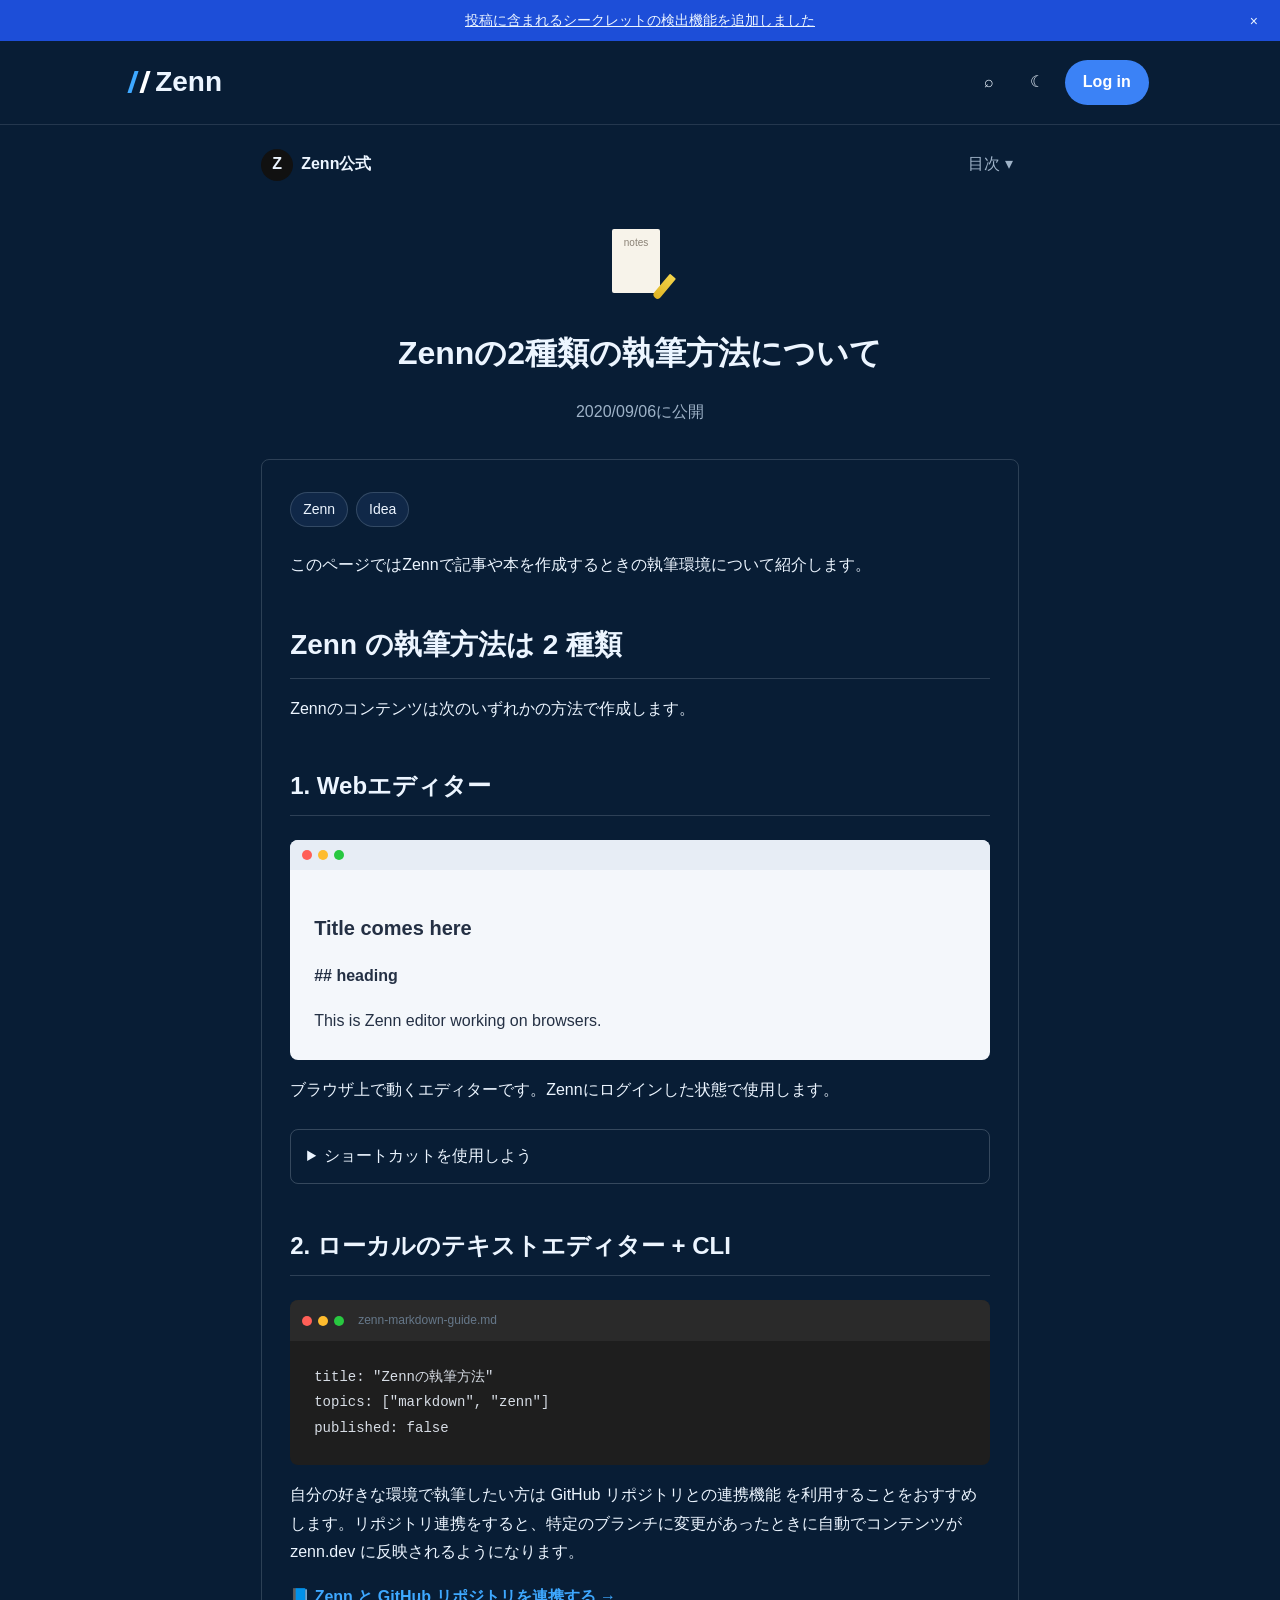
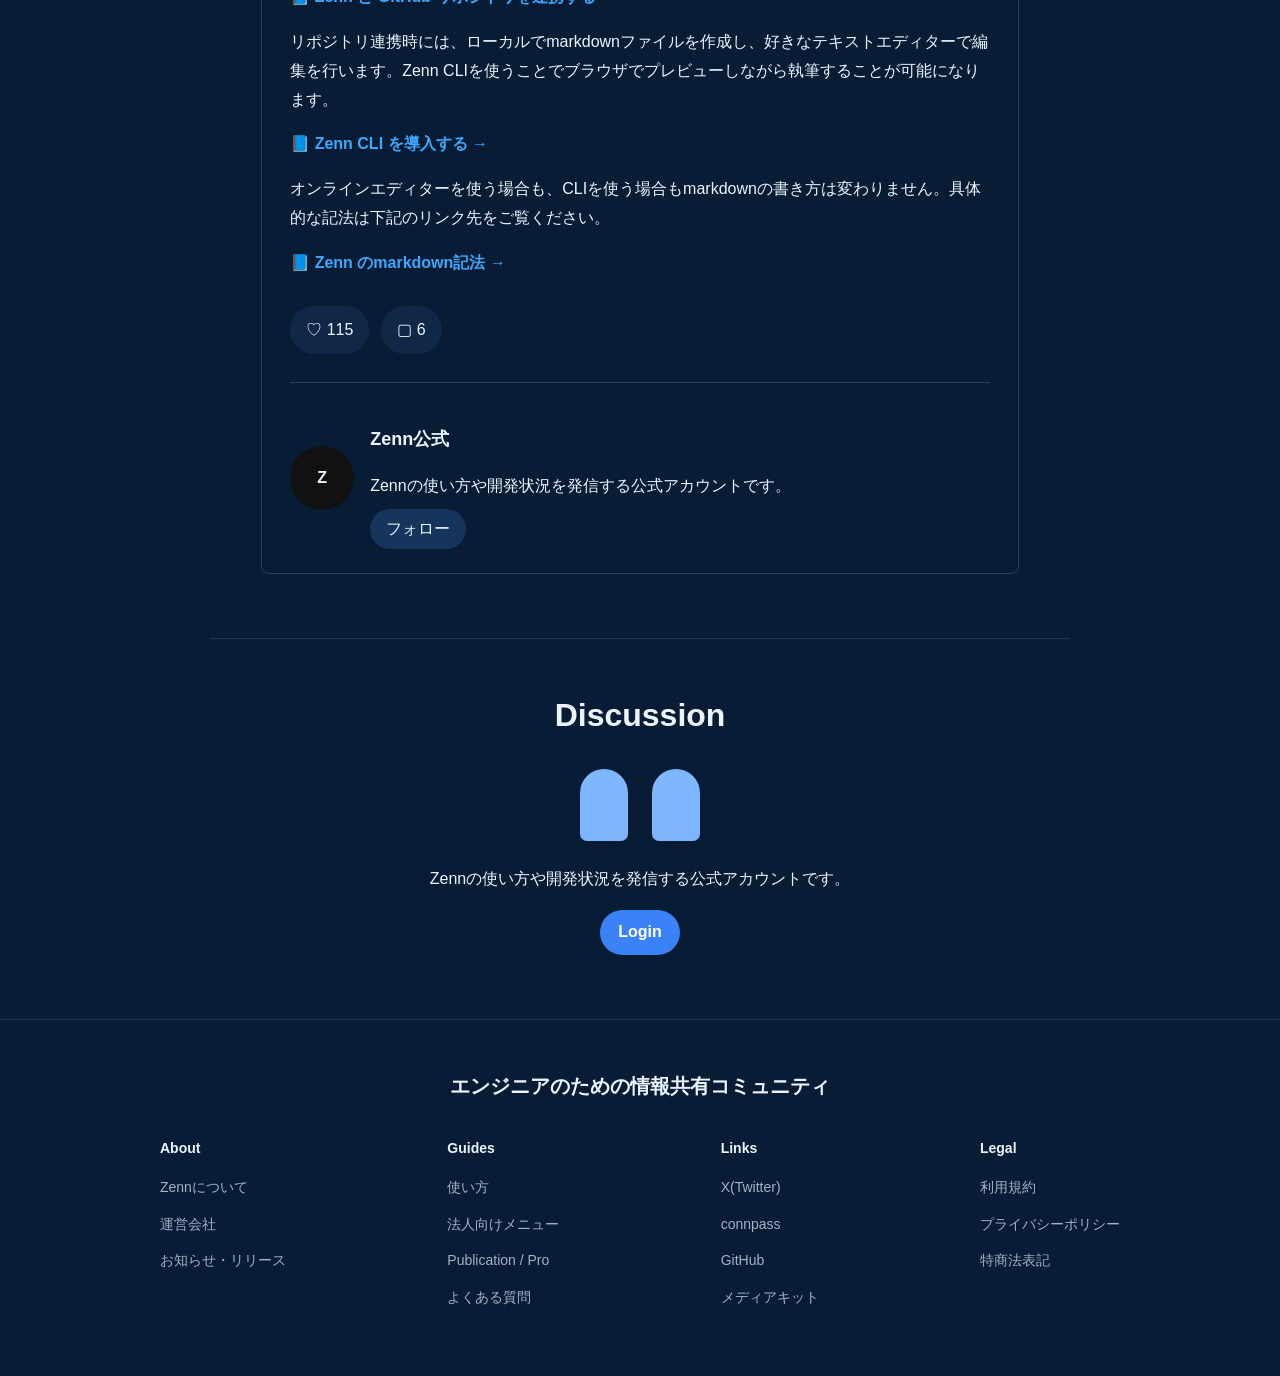
==== zenn_editor_guide/index.html @ 9e0595e2 "Zennエディタガイドの模写ページを追加する ヘッダー、記事、フッターの見た目を再現し、GitHub Pagesで公開できるようにする。  Co-authored-by: Cursor <cursor" ====
<!DOCTYPE html>
<html lang="ja">
  <head>
    <meta charset="utf-8">
    <meta name="viewport" content="width=device-width, initial-scale=1">
    <title>Zennの2種類の執筆方法について</title>
    <link rel="stylesheet" href="css/style.css">
  </head>
  <body>
    <p class="notice">
      <a href="https://zenn.dev/zenn/articles/editor-guide">投稿に含まれるシークレットの検出機能を追加しました</a>
      <button class="notice-close" type="button" aria-label="閉じる">×</button>
    </p>

    <header class="header">
      <div class="header-inner">
        <a class="brand" href="#">
          <span class="brand-mark" aria-hidden="true"></span>
          Zenn
        </a>
        <div class="header-tools">
          <button class="icon-button" type="button" aria-label="検索">⌕</button>
          <button class="icon-button" type="button" aria-label="テーマを切り替える">☾</button>
          <a class="login" href="#">Log in</a>
        </div>
      </div>
    </header>

    <main>
      <article class="article">
        <div class="article-bar">
          <a class="author-mini" href="#">
            <span class="avatar avatar-sm" aria-hidden="true">Z</span>
            Zenn公式
          </a>
          <button class="toc-button" type="button">目次 ▾</button>
        </div>

        <header class="hero">
          <div class="pencil" aria-hidden="true">
            <span class="pencil-paper">notes</span>
            <span class="pencil-body"></span>
          </div>
          <h1>Zennの2種類の執筆方法について</h1>
          <p class="date">2020/09/06に公開</p>
        </header>

        <div class="sheet">
          <ul class="tags">
            <li><a href="#">Zenn</a></li>
            <li><a href="#">Idea</a></li>
          </ul>

          <p>このページではZennで記事や本を作成するときの執筆環境について紹介します。</p>

          <h2>Zenn の執筆方法は 2 種類</h2>
          <p>Zennのコンテンツは次のいずれかの方法で作成します。</p>

          <h3>1. Webエディター</h3>
          <div class="mock-window" aria-hidden="true">
            <div class="mock-bar">
              <span></span><span></span><span></span>
            </div>
            <div class="mock-editor">
              <p class="mock-title">Title comes here</p>
              <p><strong>## heading</strong></p>
              <p>This is Zenn editor working on browsers.</p>
            </div>
          </div>
          <p>ブラウザ上で動くエディターです。Zennにログインした状態で使用します。</p>

          <details class="shortcut">
            <summary>ショートカットを使用しよう</summary>
            <p>オンラインのmarkdownエディターでは、以下のショートカットを使用できます。</p>
            <ul>
              <li><strong>Ctrl + P（プレビュー）</strong>：markdownがどのように表示されるかをチェックできます。もう一度ショートカットを実行すると、エディターに戻ります。</li>
              <li><strong>Ctrl + S（内容の保存）</strong>：変更内容を保存します。</li>
              <li><strong>Ctrl + I（埋め込み）</strong>：ツイートや YouTube、CodePen、SpeakerDeck などの埋め込みコンテンツを挿入するためのモーダルが表示されます。</li>
            </ul>
            <p>※ Mac の場合は Ctrl の代わりに ⌘ キーを使用します。</p>
          </details>

          <h3>2. ローカルのテキストエディター + CLI</h3>
          <div class="mock-window mock-window-dark" aria-hidden="true">
            <div class="mock-bar">
              <span></span><span></span><span></span>
              <p>zenn-markdown-guide.md</p>
            </div>
            <pre><code>title: "Zennの執筆方法"
topics: ["markdown", "zenn"]
published: false</code></pre>
          </div>
          <p>
            自分の好きな環境で執筆したい方は GitHub リポジトリとの連携機能
            を利用することをおすすめします。リポジトリ連携をすると、特定のブランチに変更があったときに自動でコンテンツが zenn.dev に反映されるようになります。
          </p>
          <p><a class="doc-link" href="#">📘 Zenn と GitHub リポジトリを連携する →</a></p>
          <p>
            リポジトリ連携時には、ローカルでmarkdownファイルを作成し、好きなテキストエディターで編集を行います。Zenn CLIを使うことでブラウザでプレビューしながら執筆することが可能になります。
          </p>
          <p><a class="doc-link" href="#">📘 Zenn CLI を導入する →</a></p>
          <p>
            オンラインエディターを使う場合も、CLIを使う場合もmarkdownの書き方は変わりません。具体的な記法は下記のリンク先をご覧ください。
          </p>
          <p><a class="doc-link" href="#">📘 Zenn のmarkdown記法 →</a></p>

          <div class="actions">
            <button type="button">♡ 115</button>
            <button type="button">▢ 6</button>
          </div>

          <div class="profile">
            <span class="avatar" aria-hidden="true">Z</span>
            <div>
              <p class="profile-name">Zenn公式</p>
              <p>Zennの使い方や開発状況を発信する公式アカウントです。</p>
              <button class="follow" type="button">フォロー</button>
            </div>
          </div>
        </div>
      </article>

      <section class="discussion">
        <h2>Discussion</h2>
        <div class="people" aria-hidden="true">
          <span></span>
          <span></span>
        </div>
        <p>Zennの使い方や開発状況を発信する公式アカウントです。</p>
        <a class="login" href="#">Login</a>
      </section>
    </main>

    <footer class="footer">
      <p class="footer-lead">エンジニアのための情報共有コミュニティ</p>
      <div class="footer-grid">
        <section>
          <h2>About</h2>
          <ul>
            <li><a href="#">Zennについて</a></li>
            <li><a href="#">運営会社</a></li>
            <li><a href="#">お知らせ・リリース</a></li>
          </ul>
        </section>
        <section>
          <h2>Guides</h2>
          <ul>
            <li><a href="#">使い方</a></li>
            <li><a href="#">法人向けメニュー</a></li>
            <li><a href="#">Publication / Pro</a></li>
            <li><a href="#">よくある質問</a></li>
          </ul>
        </section>
        <section>
          <h2>Links</h2>
          <ul>
            <li><a href="#">X(Twitter)</a></li>
            <li><a href="#">connpass</a></li>
            <li><a href="#">GitHub</a></li>
            <li><a href="#">メディアキット</a></li>
          </ul>
        </section>
        <section>
          <h2>Legal</h2>
          <ul>
            <li><a href="#">利用規約</a></li>
            <li><a href="#">プライバシーポリシー</a></li>
            <li><a href="#">特商法表記</a></li>
          </ul>
        </section>
      </div>
    </footer>
  </body>
</html>
---- zenn_editor_guide/css/style.css ----
html {
  box-sizing: border-box;
}

*,
*::before,
*::after {
  box-sizing: inherit;
}

body {
  background: #081d35;
  color: #ecf5ff;
  font-family: -apple-system, 'hiragino kaku gothic pron', 'hiragino sans', meiryo, sans-serif;
  line-height: 1.8;
  margin: 0;
}

h1,
h2,
h3,
p,
ul {
  margin: 0;
}

button,
a {
  color: inherit;
  font: inherit;
}

button {
  background: transparent;
  border: 0;
  cursor: pointer;
}

ul {
  list-style: none;
  padding: 0;
}

a {
  text-decoration: none;
}

/* Notice */

.notice {
  align-items: center;
  background: #1d4ed8;
  display: flex;
  font-size: 14px;
  justify-content: center;
  min-height: 40px;
  padding: 8px 40px;
  position: relative;
  text-align: center;
}

.notice a {
  text-decoration: underline;
}

.notice-close {
  position: absolute;
  right: 16px;
  top: 8px;
}

/* Header */

.header {
  border-bottom: 1px solid rgba(236, 245, 255, .12);
}

.header-inner {
  align-items: center;
  display: flex;
  justify-content: space-between;
  margin: 0 auto;
  max-width: 1120px;
  padding: 16px 4%;
}

.brand {
  align-items: center;
  display: flex;
  font-size: 28px;
  font-weight: 700;
  gap: 8px;
}

.brand-mark {
  background:
    linear-gradient(#3ea8ff, #3ea8ff) left center / 4px 22px no-repeat,
    linear-gradient(#fff, #fff) right center / 4px 22px no-repeat;
  display: inline-block;
  height: 22px;
  transform: skewX(-18deg);
  width: 16px;
}

.header-tools {
  align-items: center;
  display: flex;
  gap: 8px;
}

.icon-button {
  border-radius: 50%;
  height: 40px;
  width: 40px;
}

.login {
  background: #3b82f6;
  border-radius: 999px;
  color: #fff;
  display: inline-block;
  font-weight: 700;
  padding: 8px 18px;
}

/* Article */

.article {
  margin: 0 auto;
  max-width: 860px;
  padding: 24px 4% 64px;
}

.article-bar {
  align-items: center;
  display: flex;
  justify-content: space-between;
}

.author-mini {
  align-items: center;
  display: flex;
  font-weight: 700;
  gap: 8px;
}

.avatar {
  align-items: center;
  background: #111;
  border-radius: 50%;
  display: inline-flex;
  font-weight: 700;
  height: 64px;
  justify-content: center;
  width: 64px;
}

.avatar-sm {
  height: 32px;
  width: 32px;
}

.toc-button {
  color: #9fb3c8;
}

.hero {
  padding: 48px 0 32px;
  text-align: center;
}

.hero h1 {
  font-size: 32px;
  font-weight: 700;
  margin-top: 24px;
}

.date {
  color: #9fb3c8;
  margin-top: 16px;
}

.pencil {
  height: 72px;
  margin: 0 auto;
  position: relative;
  width: 56px;
}

.pencil-paper {
  background: #f7f3ea;
  border-radius: 2px;
  color: #8a8175;
  display: block;
  font-size: 10px;
  height: 64px;
  line-height: 1.2;
  padding: 8px 4px;
  width: 48px;
}

.pencil-body {
  background: linear-gradient(#f2d34a, #e0b423);
  border-radius: 2px 2px 8px 8px;
  bottom: 0;
  height: 28px;
  position: absolute;
  right: 0;
  transform: rotate(40deg);
  width: 8px;
}

.sheet {
  border: 1px solid rgba(236, 245, 255, .16);
  border-radius: 8px;
  padding: 32px 28px 24px;
}

.tags {
  display: flex;
  gap: 8px;
  margin-bottom: 24px;
}

.tags a {
  align-items: center;
  background: #102848;
  border: 1px solid rgba(236, 245, 255, .16);
  border-radius: 999px;
  display: inline-flex;
  font-size: 14px;
  gap: 6px;
  padding: 4px 12px;
}

.sheet h2,
.sheet h3 {
  border-bottom: 1px solid rgba(236, 245, 255, .16);
  font-size: 28px;
  margin: 40px 0 16px;
  padding-bottom: 8px;
}

.sheet h3 {
  font-size: 24px;
}

.sheet p {
  margin-top: 16px;
}

.shortcut {
  border: 1px solid rgba(236, 245, 255, .2);
  border-radius: 8px;
  margin-top: 24px;
  padding: 12px 16px;
}

.shortcut summary {
  cursor: pointer;
}

.shortcut ul {
  list-style: disc;
  margin-top: 12px;
  padding-left: 1.2em;
}

.shortcut li + li {
  margin-top: 8px;
}

.doc-link {
  color: #3ea8ff;
  font-weight: 700;
}

.mock-window {
  background: #f4f7fb;
  border-radius: 8px;
  color: #243044;
  margin-top: 24px;
  overflow: hidden;
}

.mock-bar {
  align-items: center;
  background: #e7edf5;
  display: flex;
  gap: 6px;
  padding: 10px 12px;
}

.mock-bar span {
  background: #c5ced8;
  border-radius: 50%;
  height: 10px;
  width: 10px;
}

.mock-bar span:first-child {
  background: #ff5f57;
}

.mock-bar span:nth-child(2) {
  background: #febc2e;
}

.mock-bar span:nth-child(3) {
  background: #28c840;
}

.mock-bar p {
  color: #66788a;
  font-size: 12px;
  margin: 0 0 0 8px;
}

.mock-editor,
.mock-window pre {
  margin: 0;
  padding: 24px;
}

.mock-title {
  font-size: 20px;
  font-weight: 700;
}

.mock-window-dark {
  background: #1e1e1e;
  color: #d7dde5;
}

.mock-window-dark .mock-bar {
  background: #2a2a2a;
}

.mock-window code {
  font-family: ui-monospace, sfmono-regular, menlo, monospace;
  font-size: 14px;
}

.actions {
  display: flex;
  gap: 12px;
  margin-top: 28px;
}

.actions button {
  background: #102848;
  border-radius: 999px;
  padding: 10px 16px;
}

.profile {
  align-items: center;
  border-top: 1px solid rgba(236, 245, 255, .16);
  display: flex;
  gap: 16px;
  margin-top: 28px;
  padding-top: 24px;
}

.profile-name {
  font-size: 18px;
  font-weight: 700;
  margin-top: 0;
}

.follow {
  background: #16345c;
  border-radius: 999px;
  margin-top: 8px;
  padding: 6px 16px;
}

/* Discussion */

.discussion {
  border-top: 1px solid rgba(236, 245, 255, .12);
  margin: 0 auto;
  max-width: 860px;
  padding: 48px 4% 64px;
  text-align: center;
}

.discussion h2 {
  font-size: 32px;
}

.people {
  display: flex;
  gap: 24px;
  justify-content: center;
  margin: 24px 0;
}

.people span {
  background: #7eb6ff;
  border-radius: 40px 40px 12px 12px;
  height: 72px;
  width: 48px;
}

.discussion p {
  margin-bottom: 16px;
}

/* Footer */

.footer {
  border-top: 1px solid rgba(236, 245, 255, .12);
  padding: 48px 4% 64px;
}

.footer-lead {
  font-size: 20px;
  font-weight: 700;
  margin-bottom: 32px;
  text-align: center;
}

.footer-grid {
  display: flex;
  gap: 32px;
  justify-content: space-between;
  margin: 0 auto;
  max-width: 960px;
}

.footer h2 {
  font-size: 14px;
  margin-bottom: 12px;
}

.footer a {
  color: #9fb3c8;
  font-size: 14px;
}

.footer li + li {
  margin-top: 8px;
}

@media screen and (max-width: 700px) {
  .hero h1,
  .sheet h2 {
    font-size: 24px;
  }

  .sheet {
    padding: 24px 16px;
  }

  .footer-grid {
    flex-direction: column;
  }

  .profile {
    align-items: flex-start;
  }
}
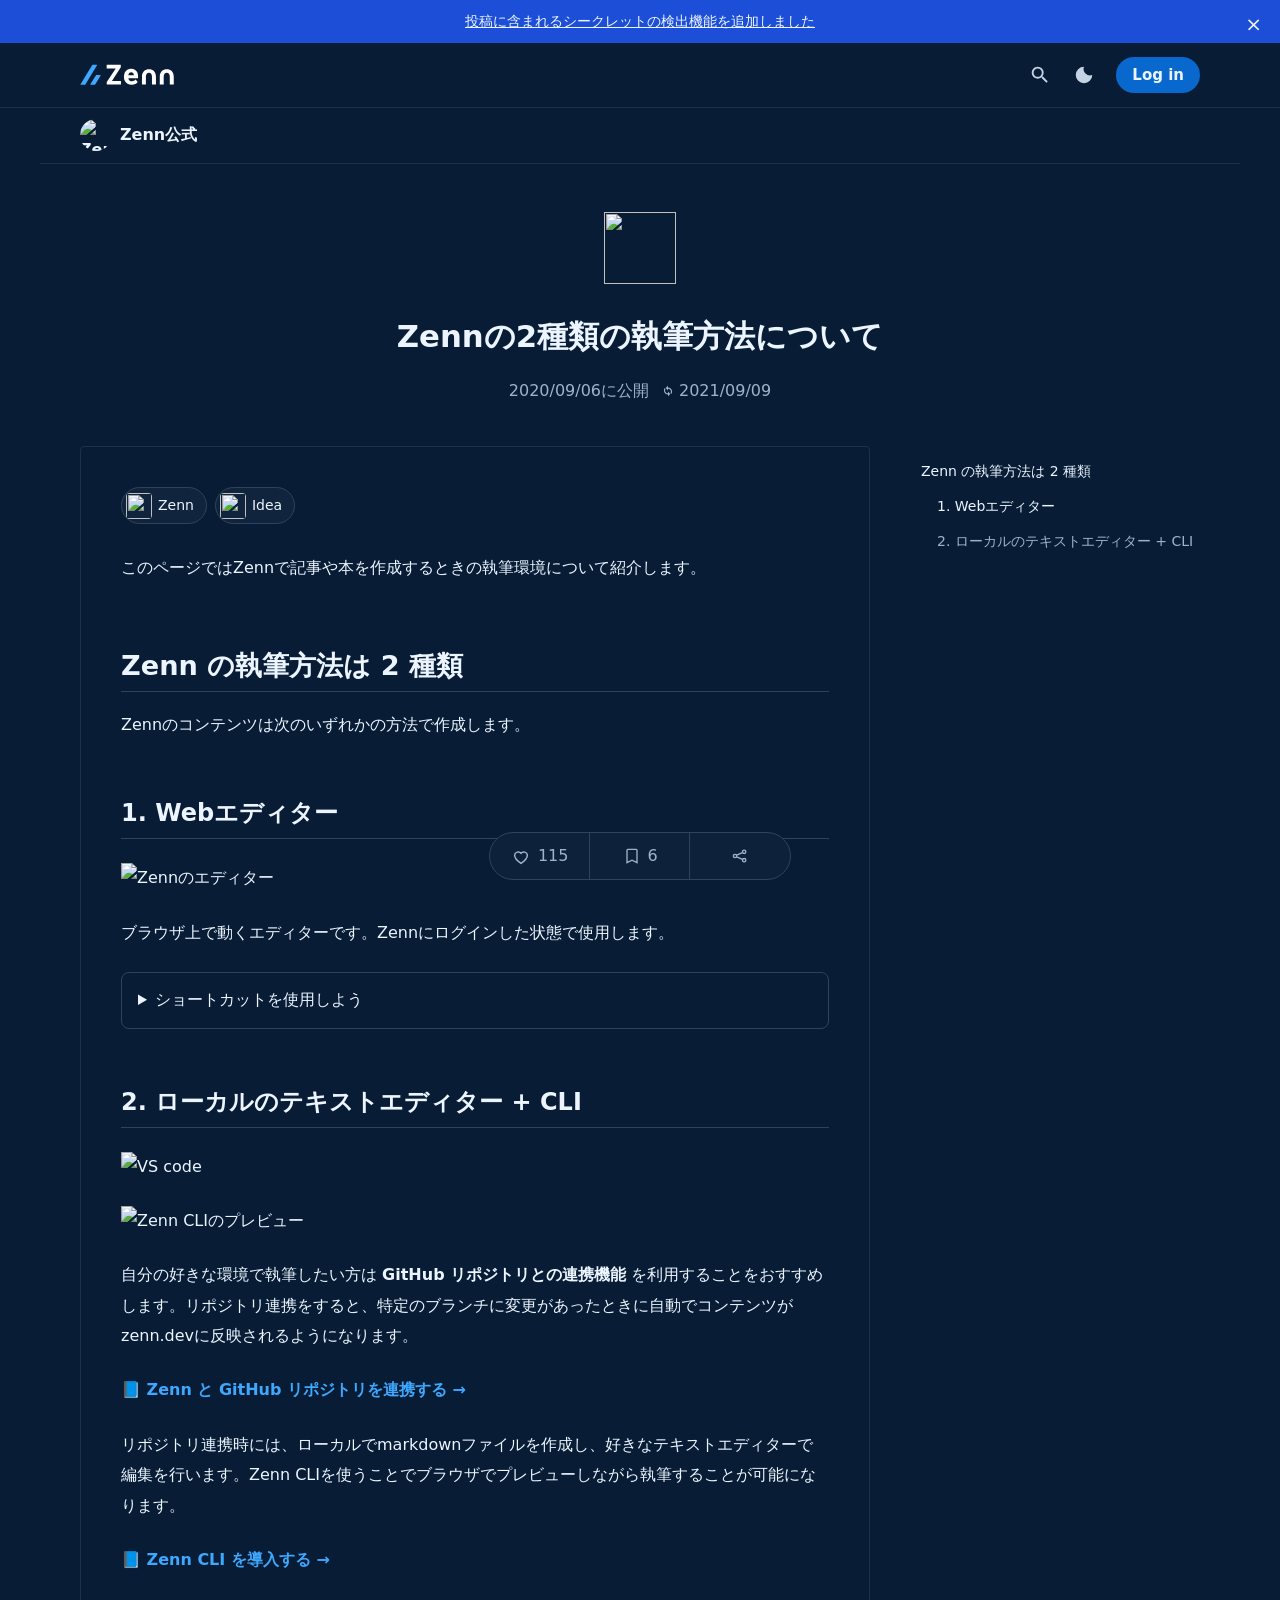
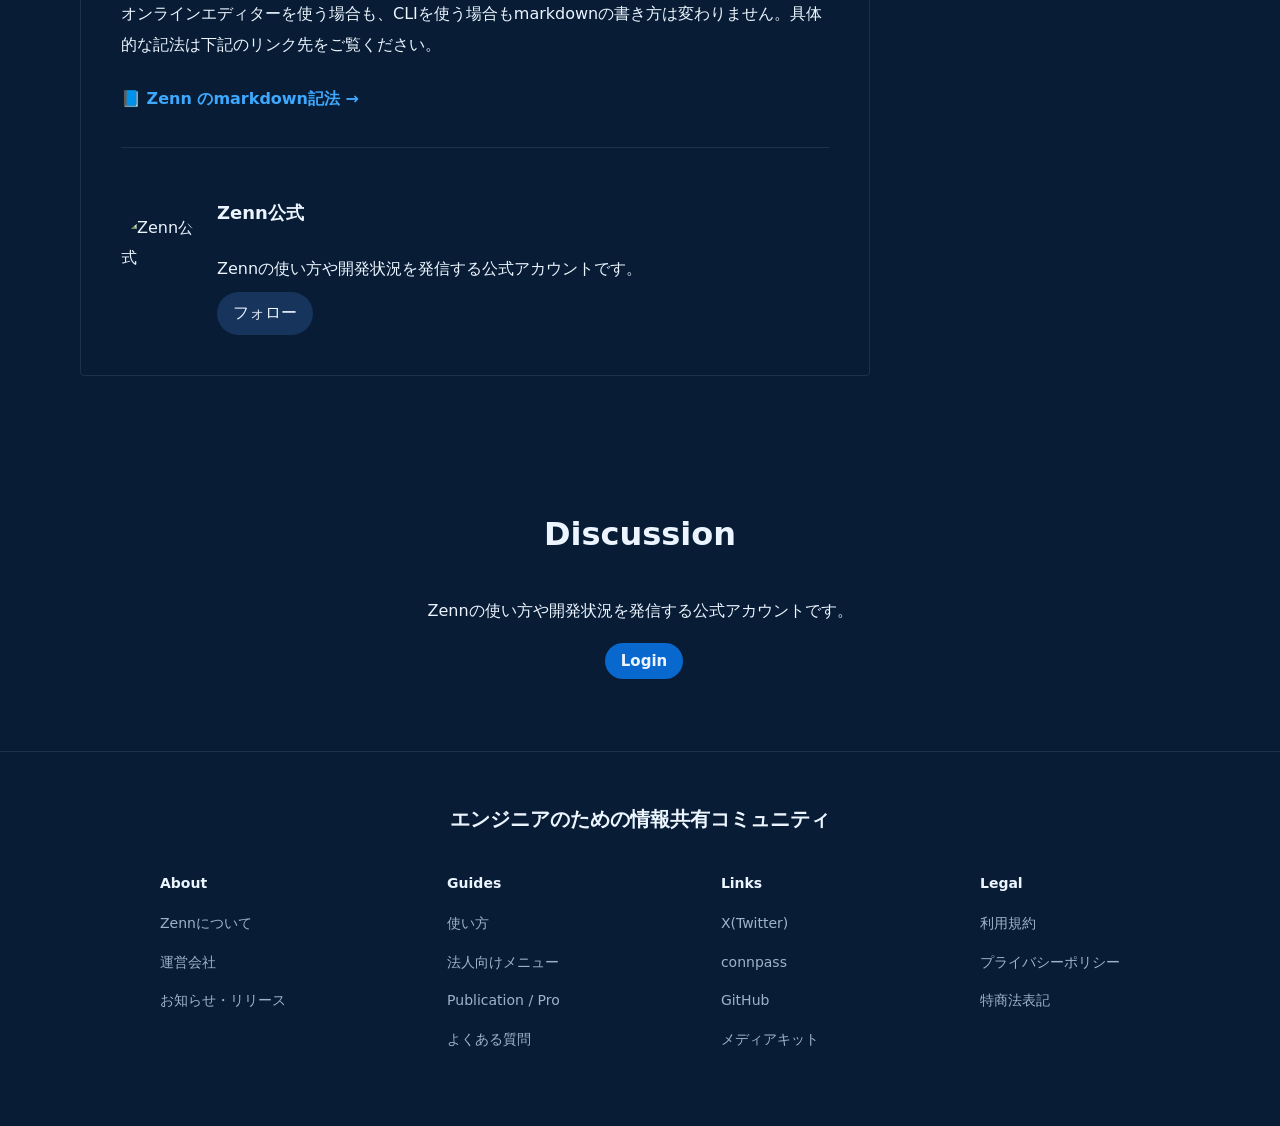
==== commit 78ea6ef6: "Zenn模写のカラム幅と見出しを公式のPC・スマホ表示に合わせる Co-authored-by: Cursor <cursoragent@cursor.com>" ====
--- a/zenn_editor_guide/index.html
+++ b/zenn_editor_guide/index.html
@@ -12,124 +12,140 @@
       <button class="notice-close" type="button" aria-label="閉じる">×</button>
     </p>
 
-    <header class="header">
-      <div class="header-inner">
-        <a class="brand" href="#">
-          <span class="brand-mark" aria-hidden="true"></span>
-          Zenn
+    <header class="site-header">
+      <div class="wide header-inner">
+        <a class="brand" href="#" aria-label="Zenn">
+          <svg viewBox="0 0 377.4 88.3" height="22" aria-hidden="true">
+            <path fill="currentColor" d="M233 56.8h-39c.5 3.5 2.2 6.8 4.8 9.2 2.7 2.3 6.2 3.5 9.8 3.4 2.8 0 5.6-.5 8.2-1.7 2.5-1.1 4.8-2.8 6.5-5l8.2 9.5c-2.5 3.4-5.7 6.1-9.5 7.9-4.6 2.2-9.6 3.3-14.7 3.2-5.7.1-11.4-1.2-16.5-4-4.5-2.5-8.2-6.3-10.7-10.9s-3.8-9.8-3.7-15.1v-2.2c-.1-5.7 1.1-11.3 3.5-16.5 2.2-4.7 5.7-8.6 10.1-11.3 4.7-2.8 10.1-4.2 15.5-4.1 5.2-.1 10.3 1.1 14.9 3.7 4.1 2.5 7.4 6.2 9.4 10.5 2.2 5.1 3.3 10.5 3.2 16.1V56.8zM216.1 43.9c.1-2.9-.9-5.7-2.8-7.9-1.8-1.9-4.4-2.9-7.9-2.9-2.9-.1-5.8 1.1-7.7 3.2-2 2.6-3.3 5.7-3.6 9h22V43.9zM128.3 67.9h36.1v14.7h-56.9V72l35.8-54.3h-36.2V2.9h56.6v10.4L128.3 67.9zM248.8 50.7c0-19.1 12.7-29.2 28.2-29.2s27.9 10.1 27.9 29.2V82h-16V51.4c0-10.6-4.8-16.1-12-16.1s-12.4 5.5-12.4 16.1v30.7h-15.8L248.8 50.7zM320.3 50.7c0-19.1 12.7-29.2 28.2-29.2s27.9 10.1 27.9 29.2V82h-16V51.4c0-10.6-4.8-16.1-12-16.1S336 40.8 336 51.4v30.7h-15.8L320.3 50.7z"></path>
+            <path fill="#3ea8ff" d="M2.4 83.3h17c.9 0 1.7-.5 2.2-1.2L68.4 5.2C69 4.2 68.3 3 67.1 3H51c-.8 0-1.5.4-1.9 1.1L1.6 81.9C1.3 82.5 1.7 83.3 2.4 83.3zM61 82.1l22.1-35.5c.7-1.1-.1-2.5-1.4-2.5H65.7c-.6 0-1.2.3-1.5.8L41.5 81.2c-.6.9.1 2.1 1.2 2.1h16.3c.8 0 1.6-.4 2-1.2z"></path>
+          </svg>
         </a>
         <div class="header-tools">
-          <button class="icon-button" type="button" aria-label="検索">⌕</button>
-          <button class="icon-button" type="button" aria-label="テーマを切り替える">☾</button>
+          <button class="icon-button" type="button" aria-label="検索">
+            <svg viewBox="0 0 24 24" width="22" height="22" aria-hidden="true"><path fill="currentColor" d="M15.5 14h-.8l-.3-.3a6.5 6.5 0 1 0-.7.7l.3.3v.8l5 5 1.5-1.5-5-5zm-6 0a4.5 4.5 0 1 1 0-9 4.5 4.5 0 0 1 0 9z"></path></svg>
+          </button>
+          <button class="icon-button" type="button" aria-label="テーマを切り替える">
+            <svg viewBox="0 0 24 24" width="22" height="22" aria-hidden="true"><path fill="currentColor" d="M12 3a9 9 0 1 0 9 9 7 7 0 0 1-9-9z"></path></svg>
+          </button>
           <a class="login" href="#">Log in</a>
         </div>
       </div>
     </header>
 
+    <div class="wide meta-bar">
+      <a class="author-mini" href="#">
+        <img src="https://static.zenn.studio/user-upload/avatar/9965dabc76.jpeg" alt="Zenn公式" width="32" height="32">
+        Zenn公式
+      </a>
+      <button class="toc-button" type="button">目次 ▾</button>
+    </div>
+
     <main>
-      <article class="article">
-        <div class="article-bar">
-          <a class="author-mini" href="#">
-            <span class="avatar avatar-sm" aria-hidden="true">Z</span>
-            Zenn公式
-          </a>
-          <button class="toc-button" type="button">目次 ▾</button>
-        </div>
+      <header class="hero">
+        <img class="emoji" src="https://asia-northeast1-zenn-dev-production.cloudfunctions.net/twemoji/%F0%9F%93%9D.svg" alt="" width="72" height="72">
+        <h1><span>Zennの2種類の執筆方法について</span></h1>
+        <p class="dates">
+          <span>2020/09/06に公開</span>
+          <span class="update">
+            <svg viewBox="0 0 24 24" width="14" height="14" aria-hidden="true"><path fill="currentColor" d="M12 6V3L8 7l4 4V8c2.8 0 5 2.2 5 5 0 1-.3 1.9-.8 2.7l1.5 1.5A7 7 0 0 0 12 6zm0 10c-2.8 0-5-2.2-5-5 0-1 .3-1.9.8-2.7L6.3 6.8A7 7 0 0 0 12 18v3l4-4-4-4v3z"></path></svg>
+            2021/09/09
+          </span>
+        </p>
+      </header>
 
-        <header class="hero">
-          <div class="pencil" aria-hidden="true">
-            <span class="pencil-paper">notes</span>
-            <span class="pencil-body"></span>
-          </div>
-          <h1>Zennの2種類の執筆方法について</h1>
-          <p class="date">2020/09/06に公開</p>
-        </header>
+      <div class="columns">
+        <article class="card">
+          <div class="card-inner">
+            <ul class="tags">
+              <li>
+                <a href="#">
+                  <img src="https://static.zenn.studio/user-upload/topics/b52eac9e48.png" alt="" width="26" height="26">
+                  Zenn
+                </a>
+              </li>
+              <li>
+                <a href="#">
+                  <img src="https://static.zenn.studio/images/drawing/idea-icon.svg" alt="" width="26" height="26">
+                  Idea
+                </a>
+              </li>
+            </ul>
 
-        <div class="sheet">
-          <ul class="tags">
-            <li><a href="#">Zenn</a></li>
-            <li><a href="#">Idea</a></li>
-          </ul>
+            <p>このページではZennで記事や本を作成するときの執筆環境について紹介します。</p>
 
-          <p>このページではZennで記事や本を作成するときの執筆環境について紹介します。</p>
+            <h1 id="methods">Zenn の執筆方法は 2 種類</h1>
+            <p>Zennのコンテンツは次のいずれかの方法で作成します。</p>
 
-          <h2>Zenn の執筆方法は 2 種類</h2>
-          <p>Zennのコンテンツは次のいずれかの方法で作成します。</p>
+            <h2 id="web">1. Webエディター</h2>
+            <img class="figure" src="https://static.zenn.studio/user-upload/tb04ri7f5v9mdccsehi5jppvfpm3" alt="Zennのエディター">
+            <p>ブラウザ上で動くエディターです。Zennにログインした状態で使用します。</p>
 
-          <h3>1. Webエディター</h3>
-          <div class="mock-window" aria-hidden="true">
-            <div class="mock-bar">
-              <span></span><span></span><span></span>
-            </div>
-            <div class="mock-editor">
-              <p class="mock-title">Title comes here</p>
-              <p><strong>## heading</strong></p>
-              <p>This is Zenn editor working on browsers.</p>
+            <details class="shortcut">
+              <summary>ショートカットを使用しよう</summary>
+              <p>オンラインのmarkdownエディターでは、以下のショートカットを使用できます。</p>
+              <ul>
+                <li><strong>Ctrl + P（プレビュー）</strong>：markdownがどのように表示されるかをチェックできます。もう一度ショートカットを実行すると、エディターに戻ります。</li>
+                <li><strong>Ctrl + S（内容の保存）</strong>：変更内容を保存します。</li>
+                <li><strong>Ctrl + I（埋め込み）</strong>：ツイートや YouTube、CodePen、SpeakerDeck などの埋め込みコンテンツを挿入するためのモーダルが表示されます。</li>
+              </ul>
+              <p>※ Mac の場合は Ctrl の代わりに ⌘ キーを使用します。</p>
+            </details>
+
+            <h2 id="cli">2. ローカルのテキストエディター + CLI</h2>
+            <img class="figure" src="https://static.zenn.studio/user-upload/n0tufad6ruthuy0j2hxhffg87hpz" alt="VS code">
+            <img class="figure" src="https://static.zenn.studio/user-upload/ve1rve2rb3yvvcat974fxt2rftc1" alt="Zenn CLIのプレビュー">
+            <p>自分の好きな環境で執筆したい方は <strong>GitHub リポジトリとの連携機能</strong> を利用することをおすすめします。リポジトリ連携をすると、特定のブランチに変更があったときに自動でコンテンツがzenn.devに反映されるようになります。</p>
+            <p><a class="doc-link" href="#">📘 Zenn と GitHub リポジトリを連携する →</a></p>
+            <p>リポジトリ連携時には、ローカルでmarkdownファイルを作成し、好きなテキストエディターで編集を行います。Zenn CLIを使うことでブラウザでプレビューしながら執筆することが可能になります。</p>
+            <p><a class="doc-link" href="#">📘 Zenn CLI を導入する →</a></p>
+            <p>オンラインエディターを使う場合も、CLIを使う場合もmarkdownの書き方は変わりません。具体的な記法は下記のリンク先をご覧ください。</p>
+            <p><a class="doc-link" href="#">📘 Zenn のmarkdown記法 →</a></p>
+
+            <div class="profile">
+              <img src="https://static.zenn.studio/user-upload/avatar/9965dabc76.jpeg" alt="Zenn公式" width="80" height="80">
+              <div>
+                <p class="profile-name">Zenn公式</p>
+                <p>Zennの使い方や開発状況を発信する公式アカウントです。</p>
+                <button class="follow" type="button">フォロー</button>
+              </div>
             </div>
           </div>
-          <p>ブラウザ上で動くエディターです。Zennにログインした状態で使用します。</p>
+        </article>
 
-          <details class="shortcut">
-            <summary>ショートカットを使用しよう</summary>
-            <p>オンラインのmarkdownエディターでは、以下のショートカットを使用できます。</p>
-            <ul>
-              <li><strong>Ctrl + P（プレビュー）</strong>：markdownがどのように表示されるかをチェックできます。もう一度ショートカットを実行すると、エディターに戻ります。</li>
-              <li><strong>Ctrl + S（内容の保存）</strong>：変更内容を保存します。</li>
-              <li><strong>Ctrl + I（埋め込み）</strong>：ツイートや YouTube、CodePen、SpeakerDeck などの埋め込みコンテンツを挿入するためのモーダルが表示されます。</li>
-            </ul>
-            <p>※ Mac の場合は Ctrl の代わりに ⌘ キーを使用します。</p>
-          </details>
-
-          <h3>2. ローカルのテキストエディター + CLI</h3>
-          <div class="mock-window mock-window-dark" aria-hidden="true">
-            <div class="mock-bar">
-              <span></span><span></span><span></span>
-              <p>zenn-markdown-guide.md</p>
-            </div>
-            <pre><code>title: "Zennの執筆方法"
-topics: ["markdown", "zenn"]
-published: false</code></pre>
-          </div>
-          <p>
-            自分の好きな環境で執筆したい方は GitHub リポジトリとの連携機能
-            を利用することをおすすめします。リポジトリ連携をすると、特定のブランチに変更があったときに自動でコンテンツが zenn.dev に反映されるようになります。
-          </p>
-          <p><a class="doc-link" href="#">📘 Zenn と GitHub リポジトリを連携する →</a></p>
-          <p>
-            リポジトリ連携時には、ローカルでmarkdownファイルを作成し、好きなテキストエディターで編集を行います。Zenn CLIを使うことでブラウザでプレビューしながら執筆することが可能になります。
-          </p>
-          <p><a class="doc-link" href="#">📘 Zenn CLI を導入する →</a></p>
-          <p>
-            オンラインエディターを使う場合も、CLIを使う場合もmarkdownの書き方は変わりません。具体的な記法は下記のリンク先をご覧ください。
-          </p>
-          <p><a class="doc-link" href="#">📘 Zenn のmarkdown記法 →</a></p>
-
-          <div class="actions">
-            <button type="button">♡ 115</button>
-            <button type="button">▢ 6</button>
-          </div>
-
-          <div class="profile">
-            <span class="avatar" aria-hidden="true">Z</span>
-            <div>
-              <p class="profile-name">Zenn公式</p>
-              <p>Zennの使い方や開発状況を発信する公式アカウントです。</p>
-              <button class="follow" type="button">フォロー</button>
-            </div>
-          </div>
-        </div>
-      </article>
+        <nav class="toc" aria-label="目次">
+          <ol>
+            <li>
+              <a href="#methods">Zenn の執筆方法は 2 種類</a>
+              <ol>
+                <li><a href="#web">1. Webエディター</a></li>
+                <li><a href="#cli">2. ローカルのテキストエディター + CLI</a></li>
+              </ol>
+            </li>
+          </ol>
+        </nav>
+      </div>
 
       <section class="discussion">
         <h2>Discussion</h2>
-        <div class="people" aria-hidden="true">
-          <span></span>
-          <span></span>
-        </div>
+        <img src="https://static.zenn.studio/images/drawing/discussion.png" alt="" width="300">
         <p>Zennの使い方や開発状況を発信する公式アカウントです。</p>
         <a class="login" href="#">Login</a>
       </section>
     </main>
+
+    <div class="actions" aria-label="記事への反応">
+      <button type="button" aria-label="いいね">
+        <svg viewBox="0 0 24 24" width="22" height="22" aria-hidden="true"><path fill="none" stroke="currentColor" stroke-width="1.6" d="M12 20s-7-4.4-7-9a4 4 0 0 1 7-2 4 4 0 0 1 7 2c0 4.6-7 9-7 9z"></path></svg>
+        115
+      </button>
+      <button type="button" aria-label="ブックマーク">
+        <svg viewBox="0 0 24 24" width="20" height="20" aria-hidden="true"><path fill="none" stroke="currentColor" stroke-width="1.6" d="M7 4h10a1 1 0 0 1 1 1v15l-6-3-6 3V5a1 1 0 0 1 1-1z"></path></svg>
+        6
+      </button>
+      <button type="button" aria-label="共有">
+        <svg viewBox="0 0 24 24" width="20" height="20" aria-hidden="true"><circle cx="6" cy="12" r="2" fill="none" stroke="currentColor" stroke-width="1.6"></circle><circle cx="17" cy="7" r="2" fill="none" stroke="currentColor" stroke-width="1.6"></circle><circle cx="17" cy="17" r="2" fill="none" stroke="currentColor" stroke-width="1.6"></circle><path fill="none" stroke="currentColor" stroke-width="1.6" d="M8 11l7-3M8 13l7 3"></path></svg>
+      </button>
+    </div>
 
     <footer class="footer">
       <p class="footer-lead">エンジニアのための情報共有コミュニティ</p>
--- a/zenn_editor_guide/css/style.css
+++ b/zenn_editor_guide/css/style.css
@@ -11,8 +11,9 @@
 body {
   background: #081d35;
   color: #ecf5ff;
-  font-family: -apple-system, 'hiragino kaku gothic pron', 'hiragino sans', meiryo, sans-serif;
-  line-height: 1.8;
+  font-family: -apple-system, "system-ui", "Hiragino Kaku Gothic ProN", "Hiragino Sans", Meiryo, sans-serif;
+  font-size: 16px;
+  line-height: 1.9;
   margin: 0;
 }
 
@@ -20,7 +21,8 @@
 h2,
 h3,
 p,
-ul {
+ul,
+ol {
   margin: 0;
 }
 
@@ -36,7 +38,8 @@
   cursor: pointer;
 }
 
-ul {
+ul,
+ol {
   list-style: none;
   padding: 0;
 }
@@ -45,7 +48,16 @@
   text-decoration: none;
 }
 
-/* Notice */
+img {
+  display: block;
+  max-width: 100%;
+}
+
+.wide {
+  margin: 0 auto;
+  max-width: 1200px;
+  padding: 0 40px;
+}
 
 .notice {
   align-items: center;
@@ -54,203 +66,223 @@
   font-size: 14px;
   justify-content: center;
   min-height: 40px;
-  padding: 8px 40px;
+  padding: 8px 48px;
   position: relative;
   text-align: center;
 }
 
 .notice a {
+  overflow: hidden;
   text-decoration: underline;
+  text-overflow: ellipsis;
+  white-space: nowrap;
 }
 
 .notice-close {
+  font-size: 20px;
   position: absolute;
-  right: 16px;
-  top: 8px;
-}
-
-/* Header */
-
-.header {
-  border-bottom: 1px solid rgba(236, 245, 255, .12);
+  right: 12px;
+  top: 4px;
+}
+
+.site-header {
+  border-bottom: 1px solid #1b324a;
 }
 
 .header-inner {
   align-items: center;
   display: flex;
+  height: 64px;
   justify-content: space-between;
-  margin: 0 auto;
-  max-width: 1120px;
-  padding: 16px 4%;
 }
 
 .brand {
-  align-items: center;
-  display: flex;
-  font-size: 28px;
+  color: #fff;
+  display: flex;
+}
+
+.header-tools {
+  align-items: center;
+  display: flex;
+  gap: 4px;
+}
+
+.icon-button {
+  align-items: center;
+  border-radius: 50%;
+  color: #c5d4e4;
+  display: inline-flex;
+  height: 40px;
+  justify-content: center;
+  width: 40px;
+}
+
+.login {
+  background: #0868ce;
+  border-radius: 999px;
+  color: #ecf5ff;
+  display: inline-block;
+  font-size: 15px;
+  font-weight: 600;
+  height: 36px;
+  line-height: 36px;
+  margin-left: 8px;
+  padding: 0 16px;
+}
+
+.meta-bar {
+  align-items: center;
+  border-bottom: 1px solid #1b324a;
+  display: flex;
+  justify-content: space-between;
+  min-height: 56px;
+}
+
+.author-mini {
+  align-items: center;
+  display: flex;
   font-weight: 700;
   gap: 8px;
 }
 
-.brand-mark {
-  background:
-    linear-gradient(#3ea8ff, #3ea8ff) left center / 4px 22px no-repeat,
-    linear-gradient(#fff, #fff) right center / 4px 22px no-repeat;
-  display: inline-block;
-  height: 22px;
-  transform: skewX(-18deg);
-  width: 16px;
-}
-
-.header-tools {
-  align-items: center;
-  display: flex;
-  gap: 8px;
-}
-
-.icon-button {
+.author-mini img,
+.profile img {
   border-radius: 50%;
-  height: 40px;
-  width: 40px;
-}
-
-.login {
-  background: #3b82f6;
-  border-radius: 999px;
-  color: #fff;
-  display: inline-block;
-  font-weight: 700;
-  padding: 8px 18px;
-}
-
-/* Article */
-
-.article {
-  margin: 0 auto;
-  max-width: 860px;
-  padding: 24px 4% 64px;
-}
-
-.article-bar {
-  align-items: center;
-  display: flex;
-  justify-content: space-between;
-}
-
-.author-mini {
-  align-items: center;
-  display: flex;
-  font-weight: 700;
-  gap: 8px;
-}
-
-.avatar {
-  align-items: center;
-  background: #111;
-  border-radius: 50%;
-  display: inline-flex;
-  font-weight: 700;
-  height: 64px;
-  justify-content: center;
-  width: 64px;
-}
-
-.avatar-sm {
   height: 32px;
+  object-fit: cover;
   width: 32px;
 }
 
 .toc-button {
   color: #9fb3c8;
+  display: none;
 }
 
 .hero {
-  padding: 48px 0 32px;
+  margin: 0 auto;
+  max-width: 1200px;
+  padding: 48px 40px 8px;
   text-align: center;
 }
 
+.emoji {
+  height: 72px;
+  margin: 0 auto 8px;
+  width: 72px;
+}
+
 .hero h1 {
-  font-size: 32px;
-  font-weight: 700;
-  margin-top: 24px;
-}
-
-.date {
+  display: inline-block;
+  font-size: 33px;
+  font-weight: 700;
+  line-height: 1.5;
+  margin-top: 19px;
+  max-width: 780px;
+  text-align: left;
+}
+
+.hero h1 span {
+  font-size: 0.932em;
+}
+
+.dates {
+  align-items: center;
   color: #9fb3c8;
+  display: flex;
+  gap: 12px;
+  justify-content: center;
   margin-top: 16px;
 }
 
-.pencil {
-  height: 72px;
+.update {
+  align-items: center;
+  display: inline-flex;
+  gap: 4px;
+}
+
+.columns {
+  align-items: flex-start;
+  display: flex;
+  justify-content: space-between;
+  margin: 32px auto 0;
+  max-width: 1120px;
+  padding: 0 0 80px;
+}
+
+.card {
+  border: 1px solid #1b324a;
+  border-radius: 4px;
+  flex: 0 0 790px;
+  padding: 40px 0;
+  width: 790px;
+}
+
+.card-inner {
   margin: 0 auto;
-  position: relative;
-  width: 56px;
-}
-
-.pencil-paper {
-  background: #f7f3ea;
-  border-radius: 2px;
-  color: #8a8175;
-  display: block;
-  font-size: 10px;
-  height: 64px;
-  line-height: 1.2;
-  padding: 8px 4px;
-  width: 48px;
-}
-
-.pencil-body {
-  background: linear-gradient(#f2d34a, #e0b423);
-  border-radius: 2px 2px 8px 8px;
-  bottom: 0;
-  height: 28px;
-  position: absolute;
-  right: 0;
-  transform: rotate(40deg);
-  width: 8px;
-}
-
-.sheet {
-  border: 1px solid rgba(236, 245, 255, .16);
-  border-radius: 8px;
-  padding: 32px 28px 24px;
+  max-width: 960px;
+  padding: 0 40px;
 }
 
 .tags {
   display: flex;
   gap: 8px;
-  margin-bottom: 24px;
+  margin-bottom: 8px;
 }
 
 .tags a {
   align-items: center;
-  background: #102848;
-  border: 1px solid rgba(236, 245, 255, .16);
+  background: #10243d;
+  border: 1px solid #2e445c;
   border-radius: 999px;
   display: inline-flex;
   font-size: 14px;
   gap: 6px;
-  padding: 4px 12px;
-}
-
-.sheet h2,
-.sheet h3 {
-  border-bottom: 1px solid rgba(236, 245, 255, .16);
-  font-size: 28px;
-  margin: 40px 0 16px;
-  padding-bottom: 8px;
-}
-
-.sheet h3 {
+  padding: 4px 12px 4px 4px;
+}
+
+.tags img {
+  border-radius: 4px;
+  height: 26px;
+  width: 26px;
+}
+
+.card h1,
+.card h2 {
+  border-bottom: 1px solid #2e445c;
+  font-weight: 700;
+  margin-bottom: 17.6px;
+}
+
+.card h1 {
+  font-size: 27.2px;
+  line-height: 40.8px;
+  margin-top: 62px;
+  padding-bottom: 5px;
+}
+
+.card h2 {
   font-size: 24px;
-}
-
-.sheet p {
-  margin-top: 16px;
+  line-height: 1.5;
+  margin-top: 55px;
+  padding-bottom: 7px;
+}
+
+.card p {
+  margin-top: 24px;
+}
+
+.card h1 + p,
+.card h2 + p {
+  margin-top: 5px;
+}
+
+.figure {
+  margin-top: 24px;
+  width: 100%;
 }
 
 .shortcut {
-  border: 1px solid rgba(236, 245, 255, .2);
+  border: 1px solid #2e445c;
   border-radius: 8px;
   margin-top: 24px;
   padding: 12px 16px;
@@ -275,91 +307,18 @@
   font-weight: 700;
 }
 
-.mock-window {
-  background: #f4f7fb;
-  border-radius: 8px;
-  color: #243044;
-  margin-top: 24px;
-  overflow: hidden;
-}
-
-.mock-bar {
-  align-items: center;
-  background: #e7edf5;
-  display: flex;
-  gap: 6px;
-  padding: 10px 12px;
-}
-
-.mock-bar span {
-  background: #c5ced8;
-  border-radius: 50%;
-  height: 10px;
-  width: 10px;
-}
-
-.mock-bar span:first-child {
-  background: #ff5f57;
-}
-
-.mock-bar span:nth-child(2) {
-  background: #febc2e;
-}
-
-.mock-bar span:nth-child(3) {
-  background: #28c840;
-}
-
-.mock-bar p {
-  color: #66788a;
-  font-size: 12px;
-  margin: 0 0 0 8px;
-}
-
-.mock-editor,
-.mock-window pre {
-  margin: 0;
-  padding: 24px;
-}
-
-.mock-title {
-  font-size: 20px;
-  font-weight: 700;
-}
-
-.mock-window-dark {
-  background: #1e1e1e;
-  color: #d7dde5;
-}
-
-.mock-window-dark .mock-bar {
-  background: #2a2a2a;
-}
-
-.mock-window code {
-  font-family: ui-monospace, sfmono-regular, menlo, monospace;
-  font-size: 14px;
-}
-
-.actions {
-  display: flex;
-  gap: 12px;
-  margin-top: 28px;
-}
-
-.actions button {
-  background: #102848;
-  border-radius: 999px;
-  padding: 10px 16px;
-}
-
 .profile {
   align-items: center;
-  border-top: 1px solid rgba(236, 245, 255, .16);
+  border-top: 1px solid #1b324a;
   display: flex;
   gap: 16px;
-  margin-top: 28px;
+  margin-top: 32px;
   padding-top: 24px;
+}
+
+.profile img {
+  height: 80px;
+  width: 80px;
 }
 
 .profile-name {
@@ -375,43 +334,81 @@
   padding: 6px 16px;
 }
 
-/* Discussion */
+.toc {
+  color: #9fb3c8;
+  flex: 0 0 300px;
+  font-size: 14px;
+  padding: 8px 0 0 21px;
+  position: sticky;
+  top: 24px;
+  width: 300px;
+}
+
+.toc a {
+  display: block;
+  padding: 4px 0;
+}
+
+.toc ol ol {
+  padding-left: 16px;
+}
+
+.toc .active,
+.toc li:first-child > a {
+  color: #ecf5ff;
+}
+
+.actions {
+  background: #0d223a;
+  border: 1px solid #2e445c;
+  border-radius: 999px;
+  bottom: 20px;
+  display: flex;
+  height: 48px;
+  left: 50%;
+  overflow: hidden;
+  position: fixed;
+  transform: translateX(-50%);
+  width: 302px;
+}
+
+.actions button {
+  align-items: center;
+  color: #9fb3c8;
+  display: inline-flex;
+  flex: 1;
+  gap: 6px;
+  justify-content: center;
+}
+
+.actions button + button {
+  border-left: 1px solid #2e445c;
+}
 
 .discussion {
-  border-top: 1px solid rgba(236, 245, 255, .12);
   margin: 0 auto;
-  max-width: 860px;
-  padding: 48px 4% 64px;
+  max-width: 790px;
+  padding: 48px 40px 72px;
   text-align: center;
 }
 
 .discussion h2 {
   font-size: 32px;
-}
-
-.people {
-  display: flex;
-  gap: 24px;
-  justify-content: center;
-  margin: 24px 0;
-}
-
-.people span {
-  background: #7eb6ff;
-  border-radius: 40px 40px 12px 12px;
-  height: 72px;
-  width: 48px;
-}
-
-.discussion p {
   margin-bottom: 16px;
 }
 
-/* Footer */
+.discussion img {
+  margin: 0 auto 16px;
+  width: 300px;
+}
+
+.discussion .login {
+  margin-top: 16px;
+}
 
 .footer {
-  border-top: 1px solid rgba(236, 245, 255, .12);
-  padding: 48px 4% 64px;
+  border-top: 1px solid #1b324a;
+  padding: 48px 40px 72px;
 }
 
 .footer-lead {
@@ -443,21 +440,56 @@
   margin-top: 8px;
 }
 
-@media screen and (max-width: 700px) {
-  .hero h1,
-  .sheet h2 {
+@media screen and (max-width: 1120px) {
+  .wide,
+  .hero,
+  .discussion,
+  .footer {
+    padding-left: 14px;
+    padding-right: 14px;
+  }
+
+  .notice {
+    font-size: 15px;
+    justify-content: flex-start;
+    min-height: 46px;
+    padding: 0 36px 0 10px;
+  }
+
+  .update {
+    display: none;
+  }
+
+  .hero h1 {
     font-size: 24px;
   }
 
-  .sheet {
-    padding: 24px 16px;
+  .toc {
+    display: none;
+  }
+
+  .toc-button {
+    display: inline-block;
+    font-size: 14.5px;
+  }
+
+  .columns {
+    display: block;
+    margin-top: 16px;
+    max-width: none;
+    padding-bottom: 48px;
+  }
+
+  .card {
+    padding: 35px 0;
+    width: auto;
+  }
+
+  .card-inner {
+    padding: 0 15px;
   }
 
   .footer-grid {
     flex-direction: column;
   }
-
-  .profile {
-    align-items: flex-start;
-  }
-}
+}
